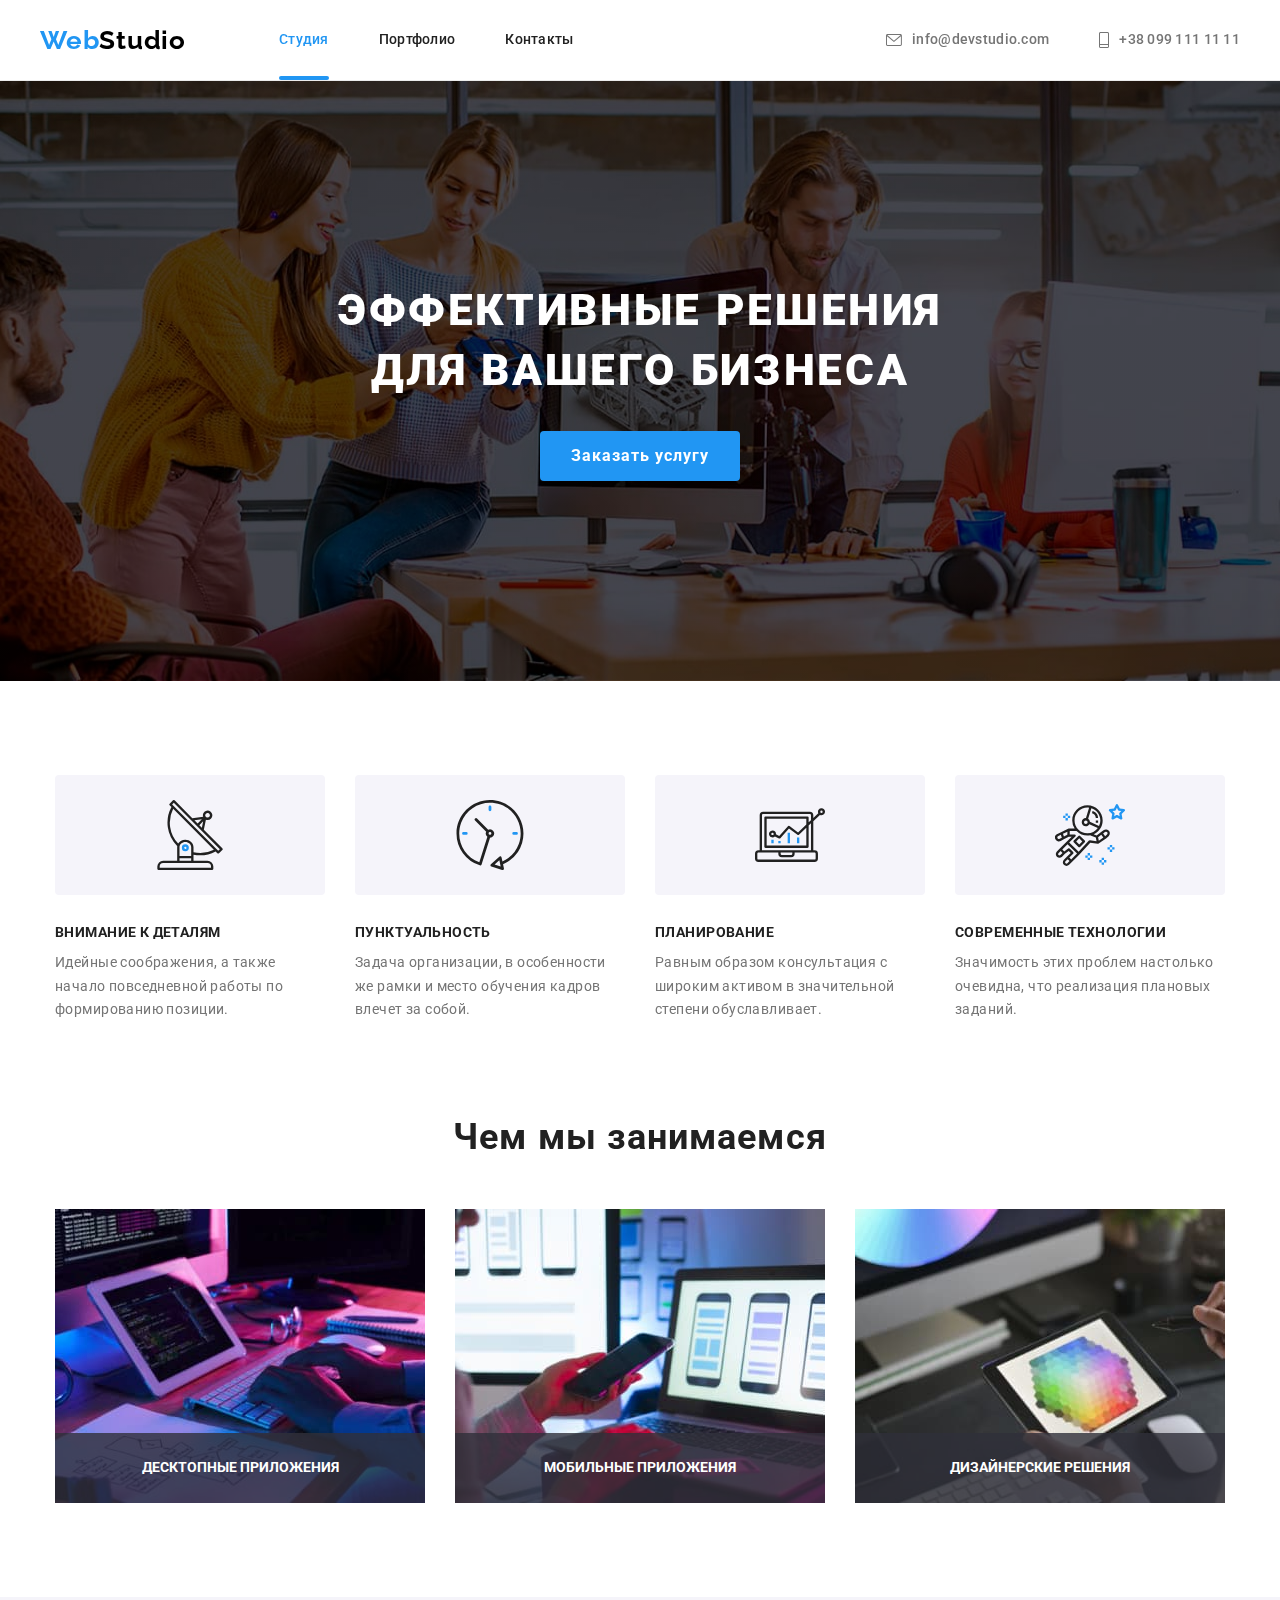
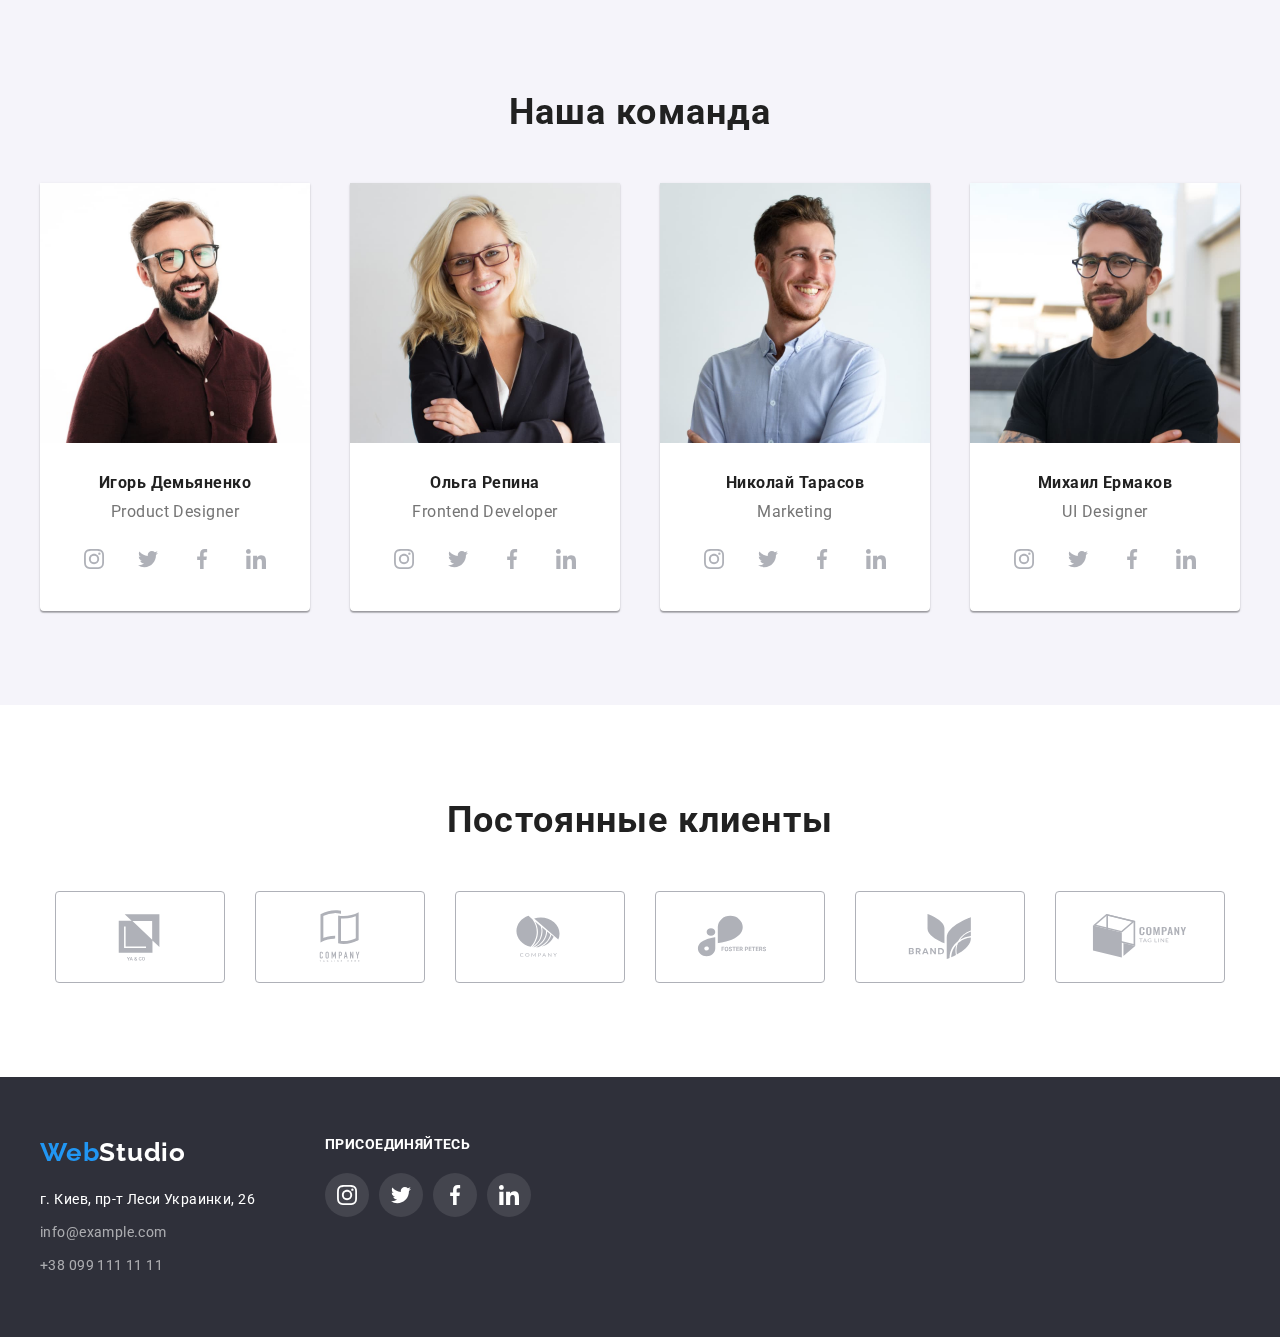
==== index.html @ 27724117 "copy hw5" ====
<!DOCTYPE html>
<html lang="ru">
  <head>
    <meta charset="UTF-8" />
    <meta http-equiv="X-UA-Compatible" content="IE=edge" />
    <meta name="viewport" content="width=device-width, initial-scale=1.0" />
    <title>Главная</title>
    <link
      href="https://fonts.googleapis.com/css2?family=Raleway:wght@700&family=Roboto:wght@400;500;700;900&display=swap"
      rel="stylesheet"
    />
    <!-- <link rel="stylesheet" href="node_modules/modern-normalize/modern-normalize.css"> -->
    <link rel="stylesheet" href="./css/normalize.css" />
    <link rel="stylesheet" href="./css/styles.css" />
  </head>
  <body class="page">
    <!-- Шапка -->
    <header class="navigation-bar">
      <div class="navigation-bar-wrapper container">
        <nav class="navigation">
          <a class="link" href="/"
            ><span class="logo"> Web<span class="lastpart-logo-header">Studio</span> </span></a
          >
          <ul class="navigation-pages list">
            <li>
              <a class="link active-page" href="./index.html">Студия</a>
            </li>
            <li>
              <a class="link navigation-page" href="./portfolio.html">
                <!-- <span class="ef1">1</span> -->
                Портфолио
                <!-- <span class="ef2"></span> -->
              </a>
            </li>
            <li>
              <a class="link navigation-page" href="./contacts.html">Контакты</a>
            </li>
          </ul>
        </nav>

        <ul class="navigation-contacts list">
          <li>
            <a class="link contacts" href="mailto:info@example.com">
              <svg class="icon icon-letter">
                <use xlink:href="./images/icons.svg#icon-letter"></use>
              </svg>
              info@devstudio.com
            </a>
          </li>
          <li>
            <a class="link contacts" href="tel:380961111111">
              <svg class="icon icon-phone">
                <use xlink:href="./images/icons.svg#icon-phone"></use>
              </svg>
              +38 099 111 11 11
            </a>
          </li>
        </ul>
      </div>
    </header>

    <main>
      <section class="page-main">
        <h1 class="page-main-title">Веб-студия по разработке сайтов</h1>

        <!-- Заказать услугу -->
        <!-- <div class="container"> -->
        <section class="order-section">
          <h2 class="order-title">Эффективные решения<br />для вашего бизнеса</h2>
          <button class="order-btn" type="button" data-modal-open>
            Заказать услугу <span></span><span></span><span></span><span></span>
          </button>
        </section>
        <!-- </div> -->
        <!-- Особенности -->
        <section class="quality-section section">
          <div class="container">
            <h2 class="quality-section-title">Особенности</h2>
            <ul class="quality-list list">
              <li class="quality-list-item">
                <div class="quality-list-icon-box">
                  <svg class="icon icon-antenna">
                    <use xlink:href="./images/icons.svg#icon-antenna"></use>
                  </svg>
                </div>
                <h3 class="quality-title">Внимание к деталям</h3>
                <p class="quality-content">
                  Идейные соображения, а также начало повседневной работы по формированию позиции.
                </p>
              </li>
              <li class="quality-list-item">
                <div class="quality-list-icon-box">
                  <svg class="icon icon-clock">
                    <use xlink:href="./images/icons.svg#icon-clock"></use>
                  </svg>
                </div>
                <h3 class="quality-title">Пунктуальность</h3>
                <p class="quality-content">
                  Задача организации, в особенности же рамки и место обучения кадров влечет за
                  собой.
                </p>
              </li>
              <li class="quality-list-item">
                <div class="quality-list-icon-box">
                  <svg class="icon icon-diagram">
                    <use xlink:href="./images/icons.svg#icon-diagram"></use>
                  </svg>
                </div>
                <h3 class="quality-title">Планирование</h3>
                <p class="quality-content">
                  Равным образом консультация с широким активом в значительной степени
                  обуславливает.
                </p>
              </li>
              <li class="quality-list-item">
                <div class="quality-list-icon-box">
                  <svg class="icon icon-astronaut">
                    <use xlink:href="./images/icons.svg#icon-astronaut"></use>
                  </svg>
                </div>
                <h3 class="quality-title">Современные технологии</h3>
                <p class="quality-content">
                  Значимость этих проблем настолько очевидна, что реализация плановых заданий.
                </p>
              </li>
            </ul>
          </div>
        </section>

        <!-- Чем мы занимаемся -->
        <section class="ourskills-section section">
          <div class="container">
            <h2 class="ourskills-title">Чем мы занимаемся</h2>
            <ul class="ourskills-list list">
              <li class="ourskills-list-item">
                <img
                  class="ourskills-list-item-pic"
                  src="./images/wedo1.jpg"
                  alt="Верстка"
                  width="370"
                />
                <p class="ourskills-list-item-text">Десктопные приложения</p>
              </li>
              <li class="ourskills-list-item">
                <img
                  class="ourskills-list-item-pic"
                  src="./images/wedo2.jpg"
                  alt="Дизайн"
                  width="370"
                />
                <p class="ourskills-list-item-text">Мобильные приложения</p>
              </li>
              <li class="ourskills-list-item">
                <img
                  class="ourskills-list-item-pic"
                  src="./images/wedo3.jpg"
                  alt="Стиль"
                  width="370"
                />
                <p class="ourskills-list-item-text">Дизайнерские решения</p>
              </li>
            </ul>
          </div>
        </section>

        <!-- Наша команда -->
        <section class="team-section section">
          <div class="container">
            <h2 class="team-title">Наша команда</h2>
            <ul class="team-list list">
              <li class="team-card">
                <img src="./images/team1.jpg" alt="Фотография сотрудника 1" width="270" />
                <div class="team-bottom-wrapper">
                  <h3 class="team-name">Игорь Демьяненко</h3>
                  <p class="team-content">Product Designer</p>

                  <ul class="team-icons-list list">
                    <li>
                      <a class="link" href="http://instagram.com/smorodsky">
                        <div class="team-icon-ellipse">
                          <svg class="icon icon-instagram">
                            <use xlink:href="./images/icons.svg#icon-instagram"></use>
                          </svg>
                        </div>
                      </a>
                    </li>
                    <li>
                      <a class="link" href="http://twitter.com/smorodskiy">
                        <div class="team-icon-ellipse">
                          <svg class="icon icon-twitter">
                            <use xlink:href="./images/icons.svg#icon-twitter"></use>
                          </svg>
                        </div>
                      </a>
                    </li>
                    <li>
                      <a class="link" href="http://facebook.com/smorodsky">
                        <div class="team-icon-ellipse">
                          <svg class="icon icon-facebook">
                            <use xlink:href="./images/icons.svg#icon-facebook"></use>
                          </svg>
                        </div>
                      </a>
                    </li>
                    <li>
                      <a class="link" href="http://linkedin.com/in/igor-smorodskiy">
                        <div class="team-icon-ellipse">
                          <svg class="icon icon-linkedin">
                            <use xlink:href="./images/icons.svg#icon-linkedin"></use>
                          </svg>
                        </div>
                      </a>
                    </li>
                  </ul>
                </div>
              </li>
              <li class="team-card">
                <img src="./images/team2.jpg" alt="Фотография сотрудника 2" width="270" />
                <div class="team-bottom-wrapper">
                  <h3 class="team-name">Ольга Репина</h3>
                  <p class="team-content">Frontend Developer</p>

                  <ul class="team-icons-list list">
                    <li>
                      <a class="link" href="http://instagram.com/smorodsky">
                        <div class="team-icon-ellipse">
                          <svg class="icon icon-instagram">
                            <use xlink:href="./images/icons.svg#icon-instagram"></use>
                          </svg>
                        </div>
                      </a>
                    </li>
                    <li>
                      <a class="link" href="http://twitter.com/smorodskiy">
                        <div class="team-icon-ellipse">
                          <svg class="icon icon-twitter">
                            <use xlink:href="./images/icons.svg#icon-twitter"></use>
                          </svg>
                        </div>
                      </a>
                    </li>
                    <li>
                      <a class="link" href="http://facebook.com/smorodsky">
                        <div class="team-icon-ellipse">
                          <svg class="icon icon-facebook">
                            <use xlink:href="./images/icons.svg#icon-facebook"></use>
                          </svg>
                        </div>
                      </a>
                    </li>
                    <li>
                      <a class="link" href="http://linkedin.com/in/igor-smorodskiy">
                        <div class="team-icon-ellipse">
                          <svg class="icon icon-linkedin">
                            <use xlink:href="./images/icons.svg#icon-linkedin"></use>
                          </svg>
                        </div>
                      </a>
                    </li>
                  </ul>
                </div>
              </li>
              <li class="team-card">
                <img src="./images/team3.jpg" alt="Фотография сотрудника 3" width="270" />
                <div class="team-bottom-wrapper">
                  <h3 class="team-name">Николай Тарасов</h3>
                  <p class="team-content">Marketing</p>

                  <ul class="team-icons-list list">
                    <li>
                      <a class="link" href="http://instagram.com/smorodsky">
                        <div class="team-icon-ellipse">
                          <svg class="icon icon-instagram">
                            <use xlink:href="./images/icons.svg#icon-instagram"></use>
                          </svg>
                        </div>
                      </a>
                    </li>
                    <li>
                      <a class="link" href="http://twitter.com/smorodskiy">
                        <div class="team-icon-ellipse">
                          <svg class="icon icon-twitter">
                            <use xlink:href="./images/icons.svg#icon-twitter"></use>
                          </svg>
                        </div>
                      </a>
                    </li>
                    <li>
                      <a class="link" href="http://facebook.com/smorodsky">
                        <div class="team-icon-ellipse">
                          <svg class="icon icon-facebook">
                            <use xlink:href="./images/icons.svg#icon-facebook"></use>
                          </svg>
                        </div>
                      </a>
                    </li>
                    <li>
                      <a class="link" href="http://linkedin.com/in/igor-smorodskiy">
                        <div class="team-icon-ellipse">
                          <svg class="icon icon-linkedin">
                            <use xlink:href="./images/icons.svg#icon-linkedin"></use>
                          </svg>
                        </div>
                      </a>
                    </li>
                  </ul>
                </div>
              </li>
              <li class="team-card">
                <img src="./images/team4.jpg" alt="Фотография сотрудника 4" width="270" />
                <div class="team-bottom-wrapper">
                  <h3 class="team-name">Михаил Ермаков</h3>
                  <p class="team-content">UI Designer</p>

                  <ul class="team-icons-list list">
                    <li>
                      <a class="link" href="http://instagram.com/smorodsky">
                        <div class="team-icon-ellipse">
                          <svg class="icon icon-instagram">
                            <use xlink:href="./images/icons.svg#icon-instagram"></use>
                          </svg>
                        </div>
                      </a>
                    </li>
                    <li>
                      <a class="link" href="http://twitter.com/smorodskiy">
                        <div class="team-icon-ellipse">
                          <svg class="icon icon-twitter">
                            <use xlink:href="./images/icons.svg#icon-twitter"></use>
                          </svg>
                        </div>
                      </a>
                    </li>
                    <li>
                      <a class="link" href="http://facebook.com/smorodsky">
                        <div class="team-icon-ellipse">
                          <svg class="icon icon-facebook">
                            <use xlink:href="./images/icons.svg#icon-facebook"></use>
                          </svg>
                        </div>
                      </a>
                    </li>
                    <li>
                      <a class="link" href="http://linkedin.com/in/igor-smorodskiy">
                        <div class="team-icon-ellipse">
                          <svg class="icon icon-linkedin">
                            <use xlink:href="./images/icons.svg#icon-linkedin"></use>
                          </svg>
                        </div>
                      </a>
                    </li>
                  </ul>
                </div>
              </li>
            </ul>
          </div>
        </section>

        <!-- Постоянные клиенты -->
        <section class="best-clients-section section">
          <div class="container">
            <h2 class="best-clients-title">Постоянные клиенты</h2>
            <ul class="best-clients-list list">
              <li class="best-clients-list-border">
                <a href="#" class="link clients-icon-link">
                  <svg class="icon icon-logo1">
                    <use xlink:href="./images/icons.svg#icon-logo1"></use>
                  </svg>
                </a>
              </li>
              <li class="best-clients-list-border">
                <a href="#" class="link clients-icon-link">
                  <svg class="icon icon-logo2">
                    <use xlink:href="./images/icons.svg#icon-logo2"></use>
                  </svg>
                </a>
              </li>
              <li class="best-clients-list-border">
                <a href="#" class="link clients-icon-link">
                  <svg class="icon icon-logo3">
                    <use xlink:href="./images/icons.svg#icon-logo3"></use>
                  </svg>
                </a>
              </li>
              <li class="best-clients-list-border">
                <a href="#" class="link clients-icon-link">
                  <svg class="icon icon-logo4">
                    <use xlink:href="./images/icons.svg#icon-logo4"></use>
                  </svg>
                </a>
              </li>
              <li class="best-clients-list-border">
                <a href="#" class="link clients-icon-link">
                  <svg class="icon icon-logo5">
                    <use xlink:href="./images/icons.svg#icon-logo5"></use>
                  </svg>
                </a>
              </li>
              <li class="best-clients-list-border">
                <a href="#" class="link clients-icon-link">
                  <svg class="icon icon-logo6">
                    <use xlink:href="./images/icons.svg#icon-logo6"></use>
                  </svg>
                </a>
              </li>
            </ul>
          </div>
        </section>
      </section>
    </main>

    <!-- Подвал -->
    <footer class="page-footer">
      <div class="container footer-container">
        <div class="address-box">
          <a class="link" href="/"
            ><span class="logo"> Web<span class="lastpart-logo-footer">Studio</span> </span></a
          >
          <!-- Блок с адресом -->
          <address>
            <ul class="address-list list">
              <li class="address-list-item">
                <a
                  class="link address-text-footer"
                  href="https://www.google.com.ua/maps/@50.4863234,30.4790756,13z?hl=ru"
                  >г. Киев, пр-т Леси Украинки, 26</a
                >
              </li>
              <li class="address-list-item">
                <a class="link contacts-text-footer" href="mailto:info@example.com"
                  >info@example.com</a
                >
              </li>
              <li class="address-list-item">
                <a class="link contacts-text-footer" href="tel:380991111111">+38 099 111 11 11</a>
              </li>
            </ul>
          </address>
        </div>
        <div class="social-box">
          <h2 class="social-box-title">присоединяйтесь</h2>
          <div class="social-icons-box">
            <ul class="social-icons-list list">
              <li>
                <a class="link social-icon-ellipse" href="http://instagram.com/smorodsky">
                  <svg class="icon icon-instagram">
                    <use xlink:href="./images/icons.svg#icon-instagram"></use>
                  </svg>
                </a>
              </li>
              <li>
                <a class="link social-icon-ellipse" href="http://twitter.com/smorodskiy">
                  <svg class="icon icon-twitter">
                    <use xlink:href="./images/icons.svg#icon-twitter"></use>
                  </svg>
                </a>
              </li>
              <li>
                <a class="link social-icon-ellipse" href="http://facebook.com/smorodsky">
                  <svg class="icon icon-facebook">
                    <use xlink:href="./images/icons.svg#icon-facebook"></use>
                  </svg>
                </a>
              </li>
              <li>
                <a class="link social-icon-ellipse" href="http://linkedin.com/in/igor-smorodskiy">
                  <svg class="icon icon-linkedin">
                    <use xlink:href="./images/icons.svg#icon-linkedin"></use>
                  </svg>
                </a>
              </li>
            </ul>
          </div>
        </div>
      </div>
    </footer>

    <div class="modal is-hidden" data-modal>
      <div class="modal-order">
        <svg class="icon icon-close" data-modal-close>
          <use xlink:href="./images/icons.svg#icon-close"></use>
        </svg>
      </div>
    </div>

    <script src="./js/modal.js"></script>
  </body>
</html>
---- css/styles.css ----
/* Фоновые цвет */
/* background: #FFFFFF; фон страницы */
/* background: #2F303A; вторичный фон - Секция Заказ услуг  и Футер*/
/* color: #F5F4FA; цвет фона секции Наша команда */

/* color: #757575; основной цвет текста */
/* color: #212121; вторичный цвет текста */
/* color: #2196f3; цвет ссылок ховер */

:root {
  --primary-text-color: #757575;
  --title-text-color: #212121;
  --accent-color: #2196f3;

  --background-color-primary: #2f303a;
  --background-color-secondary: #f5f4fa;
  --default-font-size: 14px;
  --background-color-page: #fff;

  --lastpart-logo-header-color: #000;
  --navigation-bar-border-color: #ececec;

  --order-title-text-color: #fff;
  --order-btn-text-color: #fff;
  --order-btn-background-color: #2196f3;
  --order-btn-background-color-hover: #2196f3c8;

  --team-card-background-color: #fff;
  --address-text-color-footer: #fff;

  --template-item-background-color: #fff;
  --template-item-border-color: #eee;

  --filter-btn-background-color: #fff;

  --lastpart-logo-text-color-footer: #fff;
  --link-footer-color: rgba(255, 255, 255, 0.6);

  --svg-icons-background: #afb1b8;

  --template-item-desc-text-color: rgba(33, 150, 243, 0.9);

  /* animation vars */
  --duration: 0.25s;
  --function: cubic-bezier(0.4, 0, 0.2, 1);
}

/*    ------  Глобальные стили ------       */

/* Убрать подчеркивание на всех ссылках */
.link {
  text-decoration: none;
  display: inline-block;
}

/* Глобальные атрибуты для списков */
.list {
  list-style: none;
  padding: 0;
}

/* Общий стиль для странцы */
.page {
  font-family: Roboto, "Lucida Sans", "Lucida Sans Regular", "Lucida Grande", "Lucida Sans Unicode",
    Geneva, Verdana, sans-serif;
  font-size: var(--default-font-size);
  background: var(--background-color-page);
  color: var(--primary-text-color);
}

.container {
  margin-left: auto;
  margin-right: auto;
  margin-top: 0;
  margin-bottom: 0;
  max-width: 1200px;
  width: 100%;
}

.section {
  padding-top: 94px;
  padding-bottom: 94px;
}

/* * {
  box-sizing: border-box;
} */

/*  -------------- Хэдер ----------------          */

/* Логотип */
.logo {
  padding-top: 25px;
  padding-bottom: 25px;

  font-family: "Raleway";
  font-weight: 700;
  font-size: 26px;
  line-height: 1.19;
  letter-spacing: 0.03em;

  color: var(--accent-color);
}

.lastpart-logo-header {
  color: var(--lastpart-logo-header-color);
}

.navigation-bar {
  display: flex;
  border-bottom: var(--navigation-bar-border-color);
  border-bottom-style: solid;
  border-bottom-width: 1px;
}

.navigation-bar-wrapper {
  display: flex;
  justify-content: space-between;
}

.navigation {
  display: flex;
  align-items: center;
}

.navigation-pages {
  display: flex;
  margin-left: 93px;

  /* dub */
  font-weight: 500;
  line-height: 1.14;
  letter-spacing: 0.02em;

  color: var(--title-text-color);
}

.navigation-pages > li {
  margin-right: 50px;
}

.navigation-contacts a,
.navigation-pages a {
  padding-top: 32px;
  padding-bottom: 32px;
}

.navigation-pages > li:last-child {
  margin-right: 0px;
}
.navigation-page {
  color: var(--title-text-color);
}
.contacts {
  display: flex;
  align-items: center;

  color: var(--primary-text-color);
}

.active-page {
  color: var(--accent-color);
}

.active-page::after {
  position: absolute;

  left: 0;
  bottom: 0;

  width: 100%;
  height: 4px;

  border-radius: 2px;

  background-color: var(--accent-color);

  content: "";
}

.navigation-contacts {
  display: flex;

  /* dub */
  font-weight: 500;
  line-height: 1.14;
  letter-spacing: 0.02em;
}

.icon-letter {
  width: 16px;
  height: 12px;
  fill: var(--primary-text-color);
}

.icon-phone {
  width: 10px;
  height: 16px;
  fill: var(--primary-text-color);
}

.navigation-contacts .icon {
  margin-right: 10px;
}

.navigation-contacts > li {
  display: flex;
  align-items: center;
  margin-left: 50px;
  /* background-color: black; */
}

/* ----------------Ховер в навигации-------------- */

.navigation-pages a {
  position: relative;
  display: inline-block;
}

.navigation-page::before,
.navigation-page::after {
  position: absolute;

  left: 50%;
  width: 0;
  border-radius: 2px;
  /* background: none repeat scroll 0 0 transparent; */

  /* -webkit-background-clip: text;
  background-clip: text; */
  background-color: var(--accent-color);
  color: transparent;

  transition: width var(--duration) var(--function) 0s, left var(--duration) var(--function) 0s;
  content: "";
}

.navigation-page::after {
  bottom: 0;
  height: 4px;
}

.navigation-page::before {
  top: 35%;
  height: 25px;
  mix-blend-mode: screen;
}

.navigation-page:hover::after,
.navigation-page:hover::before {
  left: 0;
  width: 100%;
}

/* ----------------Ховер в навигации-------------- */

.contacts {
  transition: color var(--duration) var(--function);
}

.contacts:hover,
.contacts:focus {
  color: var(--accent-color);
}

.contacts:hover .icon,
.contacts:focus .icon {
  fill: var(--accent-color);

  transition: fill var(--duration) var(--function);
  -webkit-animation: flip-scale-up-ver var(--duration) var(--function) both;
  animation: flip-scale-up-ver var(--duration) var(--function) both;
}

@-webkit-keyframes flip-scale-up-ver {
  0% {
    -webkit-transform: rotateY(0);
    transform: rotateY(0);
  }
  50% {
    -webkit-transform: rotateY(90deg);
    transform: rotateY(90deg);
  }
  100% {
    -webkit-transform: rotateY(180deg);
    transform: rotateY(180deg);
  }
}
@keyframes flip-scale-up-ver {
  0% {
    -webkit-transform: rotateY(0);
    transform: rotateY(0);
  }
  50% {
    -webkit-transform: rotateY(90deg);
    transform: rotateY(90deg);
  }
  100% {
    -webkit-transform: rotateY(180deg);
    transform: rotateY(180deg);
  }
}

/* ------------- Конец Хэдера ---------------*/

/* Заказ услуг */

.page-portfolio-title,
.quality-section-title,
.page-main-title {
  display: none;
}

.order-section {
  max-width: 1600px;
  margin-right: auto;
  margin-left: auto;
  padding-top: 200px;
  padding-bottom: 200px;

  background-repeat: no-repeat;
  background-position: center;
  background-size: cover;
  background-color: var(--background-color-primary);
  background-image: linear-gradient(rgba(0, 0, 0, 0.5), rgba(0, 0, 0, 0.5)),
    url(../images/bg_hero.jpg);
}

.order-title {
  font-weight: 900;
  font-size: 44px;
  line-height: 1.36;
  text-align: center;
  letter-spacing: 0.06em;
  text-transform: uppercase;

  color: var(--order-title-text-color);
}

.order-btn {
  position: relative;

  display: block;
  align-items: center;
  height: 50px;
  width: 200px;
  margin: 30px auto 0;

  font-weight: 700;
  font-size: 16px;
  line-height: 1.87;
  letter-spacing: 0.06em;

  background: var(--order-btn-background-color);
  box-shadow: 0px 4px 4px rgba(0, 0, 0, 0.15);
  border-radius: 4px;
  border: 0;

  color: var(--order-btn-text-color);
  cursor: pointer;

  overflow: hidden;
  z-index: 1;
}

.order-section span {
  position: absolute;
  left: calc((var(--n) - 1) * 25%);

  width: 25%;
  height: 100%;
  border-radius: 50%;

  background-color: #0372f1;

  transform: translateY(100%);
  transition: var(--duration);
  transition-timing-function: var(--function);
  transition-delay: calc((var(--n) - 1) * 0.05s);
  z-index: -1;
}

.order-section .order-btn:hover {
  color: #fff;
}

.order-section .order-btn:hover span {
  transform: translateY(0) scale(2);
}

.order-section .order-btn span:nth-child(1) {
  --n: 1;
}

.order-section .order-btn span:nth-child(2) {
  --n: 2;
}

.order-section .order-btn span:nth-child(3) {
  --n: 3;
}

.order-section .order-btn span:nth-child(4) {
  --n: 4;
}

/* -- Особенности -- */
.quality-list {
  display: flex;
  justify-content: center;
}

.quality-list-item:first-child {
  margin-left: 0;
}

.quality-list-item {
  margin-left: 30px;
  width: 270px;
}

.quality-title {
  padding-bottom: 10px;

  font-weight: 700;
  font-size: 14px;
  line-height: 1.14;
  letter-spacing: 0.03em;
  text-transform: uppercase;

  color: var(--title-text-color);
}

.quality-list-icon-box {
  height: 120px;

  display: flex;
  box-sizing: border-box;
  justify-content: center;
  align-items: center;

  margin-bottom: 30px;

  background: #f5f4fa;
  border-radius: 4px;
}

.quality-list .icon {
  width: 70px;
  height: 70px;
}

.quality-content {
  font-size: 14px;
  line-height: 1.71;
  /* or 171% */
  letter-spacing: 0.03em;
}

/*  */

.ourskills-section {
  padding-top: 0;
}

.ourskills-title,
.team-title {
  font-weight: 700;
  font-size: 36px;
  line-height: 1.17;
  text-align: center;
  letter-spacing: 0.03em;

  color: var(--title-text-color);
}

.ourskills-title {
  padding-bottom: 50px;
}

.ourskills-list {
  display: flex;
  justify-content: center;
  /* justify-content: space-between; */
}

.ourskills-list-item {
  position: relative;
  margin-right: 30px;
}

.ourskills-list-item:last-child {
  margin-right: 0;
}

.ourskills-list-item-pic {
  position: relative;
  display: block;
}

.ourskills-list-item-text {
  height: 70px;
  width: 100%;

  position: absolute;
  bottom: 0;

  display: flex;
  justify-content: center;
  align-items: center;

  font-weight: 700;
  font-size: 14px;
  line-height: 1.14;
  text-transform: uppercase;
  color: var(--order-title-text-color);

  background: rgba(47, 48, 58, 0.8);
}

/* ---- Наша команда ------ */
.team-card {
  background: var(--team-card-background-color);
  box-shadow: 0px 1px 3px rgba(0, 0, 0, 0.12), 0px 1px 1px rgba(0, 0, 0, 0.14),
    0px 2px 1px rgba(0, 0, 0, 0.2);
  border-radius: 0px 0px 4px 4px;
}

.team-title {
  margin-bottom: 50px;
  color: var(--title-text-color);
}

.team-section {
  background-color: var(--background-color-secondary);
}

.team-list {
  display: flex;
  justify-content: space-between;

  font-weight: 500;
  font-size: 16px;
  line-height: 1.187;
  text-align: center;
  letter-spacing: 0.03em;
}

.team-list img {
  display: block;
  box-sizing: border-box;
  max-width: 100%;
}

.team-name {
  margin-bottom: 10px;
  font-size: 16px;
  color: var(--title-text-color);
}

.social-icons-list,
.team-icons-list {
  display: flex;
  justify-content: center;
}

.social-icons-list .icon,
.team-icons-list .icon {
  width: 20px;
  height: 20px;
}

.team-icons-list li:first-child {
  margin-left: 0;
}

.team-icons-list li {
  margin-left: 10px;
}

.social-icon-ellipse,
.team-icon-ellipse {
  width: 44px;
  height: 44px;

  display: flex;
  justify-content: center;
  align-items: center;

  border-radius: 50%;
}

.team-icon-ellipse {
  background-color: #fff;
  transition: background-color, var(--duration) var(--function);
}

.social-icon-ellipse:hover,
.team-icon-ellipse:hover {
  background-color: var(--accent-color);
}

.social-icon-ellipse:hover .icon,
.team-icon-ellipse:hover .icon {
  fill: #fff;
}

.team-list .icon {
  fill: var(--svg-icons-background);
  transition: fill, var(--duration) var(--function);
}

.team-content {
  margin-bottom: 16px;
  font-weight: 400;
}

.team-bottom-wrapper {
  padding: 30px;
}

/* <!---------- Постоянные клиенты --------> */

.best-clients-title {
  margin-bottom: 50px;

  font-weight: 700;
  font-size: 36px;
  line-height: 1.17;
  text-align: center;
  letter-spacing: 0.03em;

  color: var(--title-text-color);
}

.best-clients-list {
  display: flex;
  justify-content: center;
}

.best-clients-list .icon {
  width: 106px;
  height: 60px;
  fill: #afb1b8;
  -webkit-transition: fill var(--duration) var(--function);  
  transition: fill var(--duration) var(--function);

}

.best-clients-list-border:first-child {
  margin-left: 0;
}

.best-clients-list-border {
  width: 170px;
  height: 92px;
  margin-left: 30px;

  display: flex;
  align-items: center;
  justify-content: center;
  box-sizing: border-box;

  border: 1px solid #afb1b8;
  border-radius: 4px;

  cursor: pointer;
}

.best-clients-list-border:focus .icon,
.best-clients-list-border:hover .icon {
  fill: var(--accent-color);
}

.clients-icon-link {
  width: 100%;
  height: 100%;
  display: flex;
  align-items: center;
  /* display: inline-block; */
  position: relative;
  justify-content: center;
}

/*-------  effect-box --------- */

.clients-icon-link:after,
.clients-icon-link:before {
  content: "";
  position: absolute;
  left: -2px;
  display: inline-block;
  height: 98%;
  width: 99%;
  opacity: 0;
  -webkit-transition: opacity var(--duration) var(--function),
    -webkit-transform var(--duration) var(--function);
  transition: opacity var(--duration) var(--function), transform var(--duration) var(--function);
}

.clients-icon-link:before {
  border-radius: 7px;
  border-left: 3px solid var(--accent-color);
  border-right: 3px solid var(--accent-color);
  -webkit-transform: scale(1, 0);
  transform: scale(1, 0);
  height: 102%;
}

.clients-icon-link:after {
  border-radius: 7px;
  border-bottom: 3px solid var(--accent-color);
  border-top: 3px solid var(--accent-color);
  -webkit-transform: scale(0, 1);
  transform: scale(0, 1);
  left: -2px;
  width: 101%;
}

.clients-icon-link:hover:after,
.clients-icon-link:hover:before {
  opacity: 1;
  -webkit-transform: scale(1);
  transform: scale(1);
}

/*  ----------  Футер  --------------  */

.page-footer {
  padding-top: 60px;
  padding-bottom: 60px;

  background-color: var(--background-color-primary);
}

.footer-container {
  display: flex;
}

.address-text-footer,
.address-list {
  font-style: normal;
  line-height: 1.71;
  letter-spacing: 0.03em;
}

.address-list-item:first-child {
  padding-top: 20px;
}

.address-list-item {
  padding-top: 9px;
}

.address-text-footer {
  color: var(--address-text-color-footer);
}
.contacts-text-footer {
  color: var(--link-footer-color);
}
.lastpart-logo-footer {
  color: var(--lastpart-logo-text-color-footer);
}

.address-text-footer,
.contacts-text-footer {
  transition: color var(--duration) var(--function);
}

.address-text-footer:focus,
.contacts-text-footer:focus,
.address-text-footer:hover,
.contacts-text-footer:hover {
  color: var(--accent-color);
}

.social-box {
  margin-left: 70px;
}

.social-box-title {
  font-family: "Roboto";
  font-style: normal;
  font-weight: 700;
  font-size: 14px;
  line-height: 1.14;
  letter-spacing: 0.03em;
  text-transform: uppercase;

  color: var(--order-title-text-color);
}

.social-icons-list li:first-child {
  margin-left: 0;
}

.social-icons-list li {
  margin-left: 10px;
}

.social-icons-box {
  margin-top: 20px;
}

.social-icon-ellipse {
  background-color: rgba(255, 255, 255, 0.1);
  transition: background-color var(--duration) var(--function);
}

.social-icon-ellipse .icon {
  fill: var(--background-color-page);
}

/* ----------------------PORTFOLIO------------------------ */

/* Фильтр */

.filter-section {
  margin-bottom: 50px;
}

.filter-title {
  display: none;
}

.filter-list {
  display: flex;
  justify-content: center;
  flex-wrap: wrap;
}

.filter-item {
  margin-left: 8px;
}

.filter-item:first-child {
  margin-left: 0;
}

.filter-btn {
  position: relative;
  height: 38px;

  border-radius: 4px;
  border: none;
  padding-left: 22px;
  padding-right: 22px;

  font-weight: 500;
  font-size: 16px;
  line-height: 1.63;
  letter-spacing: 0.03em;

  /* background-color: var(--background-color-secondary); */

  background-color: transparent;
  cursor: pointer;

  overflow: hidden;
  transition: background-color var(--duration) var(--function),
    color var(--duration) var(--function), box-shadow var(--duration) var(--function);
}

.filter-btn::before,
.filter-btn::after {
  content: '';
  position: absolute;
  left: 0;
  top: 0;
  right: 0;
  bottom: 0;
  height: 100%;
  background-color: var(--accent-color);
  z-index: -1;
  transform: translate3D(0,-100%,0); /* move elements above button so they don't appear initially */
  transition: transform 0.25s var(--function);
}

.filter-btn:before{
  background: var(--background-color-secondary); /* button default background color */
  z-index: -2;
  transform: translate3D(0,0,0);
}

.filter-btn:hover{
	color: var(--filter-btn-background-color);
  box-shadow: 0px 3px 1px rgba(0, 0, 0, 0.1), 0px 1px 2px rgba(0, 0, 0, 0.08),
  0px 2px 2px rgba(0, 0, 0, 0.12);
}

/* .filter-btn:hover:after{
  transform: translate3D(0,0,0);
  transition: all .5s;
} */

.angleinleft::after{
  width: 200%;
  transform-origin: 0 bottom;
  transform: translate3D(-50%,0,0) rotate(-50deg);
}

.angleinleft:hover::after{
  transform: rotate(0deg);
  transition: transform 0.25s;
}

/* #### Bounce classes #### */
.bouncein:hover::before,
.bouncein:hover::after{
  transition-timing-function: var(--function) !important;
}

.active-filter {
  color: var(--filter-btn-background-color);
  background-color: var(--accent-color);
  box-shadow: 0px 3px 1px rgba(0, 0, 0, 0.1), 0px 1px 2px rgba(0, 0, 0, 0.08),
    0px 2px 2px rgba(0, 0, 0, 0.12);
}

/* --- Шаблоны --- */

.template-item-link {
  /* position: relative; */
  line-height: 0;
  color: inherit;
  cursor: pointer;
  transition: box-shadow var(--duration) var(--function);
}

.template-item-link:hover {
  box-shadow: 0px 1px 1px rgba(0, 0, 0, 0.12), 0px 4px 4px rgba(0, 0, 0, 0.06),
    1px 4px 6px rgba(0, 0, 0, 0.16);
}

.template-head {
  margin: -15px;

  display: flex;
  flex-wrap: wrap;
  justify-content: center;
}

.template-item {
  margin: 15px;
  /* margin-bottom: 45px; */
  max-width: 370px;

  box-sizing: border-box;

  background: var(--template-item-background-color);
  /* margin-left: 30px; */
}

.template-top-wrapper {
  position: relative;
  overflow: hidden;
}

.template-item-link:hover .template-item-desc {
  top: 0;
  display: block;
}

.template-item-desc {
  position: absolute;
  top: 100%;
  bottom: 0;

  padding: 63px 24px;

  font-size: 18px;
  line-height: 1.56;
  letter-spacing: 0.03em;

  background-color: var(--template-item-desc-text-color);
  color: var(--order-title-text-color);

  transition: top var(--duration) var(--function);
}

.template-item > img {
  display: block;
  max-width: 100%;

  box-sizing: border-box;
}

.template-title {
  font-weight: 700;
  font-size: 18px;
  letter-spacing: 0.06em;

  color: var(--title-text-color);
}

.template-content {
  font-size: 16px;
  letter-spacing: 0.03em;
}

.template-title,
.template-content {
  line-height: 2;
}

.template-bottom-wrapper {
  padding: 20px 24px;

  border: 1px solid var(--template-item-border-color);
}

/* Модальное окно Заказать услугу */
.modal {
  position: fixed;
  top: 0;
  left: 0;
  bottom: 0;
  right: 0;
  background: rgba(0, 0, 0, 0.2);
  /* display: none; */
  /* opacity: 1; */
  z-index: 100;

  transition: opacity 0.25s, visibility 0.25s;
}

.modal-order {
  position: relative;
  top: 50%;
  left: 50%;
  width: 528px;
  height: 581px;
  transform: translate(-50%, -50%);

  background-color: #fff;
}

.icon-close {
  position: absolute;
  right: 0;
  
  width: 30px;
  height: 30px;

  border: 1px solid rgba(0, 0, 0, 0.1);
  border-radius: 50%;

  background: #fff;

  cursor: pointer;
}

.is-hidden {
  opacity: 0;
  pointer-events: all;
  visibility: hidden; 
}
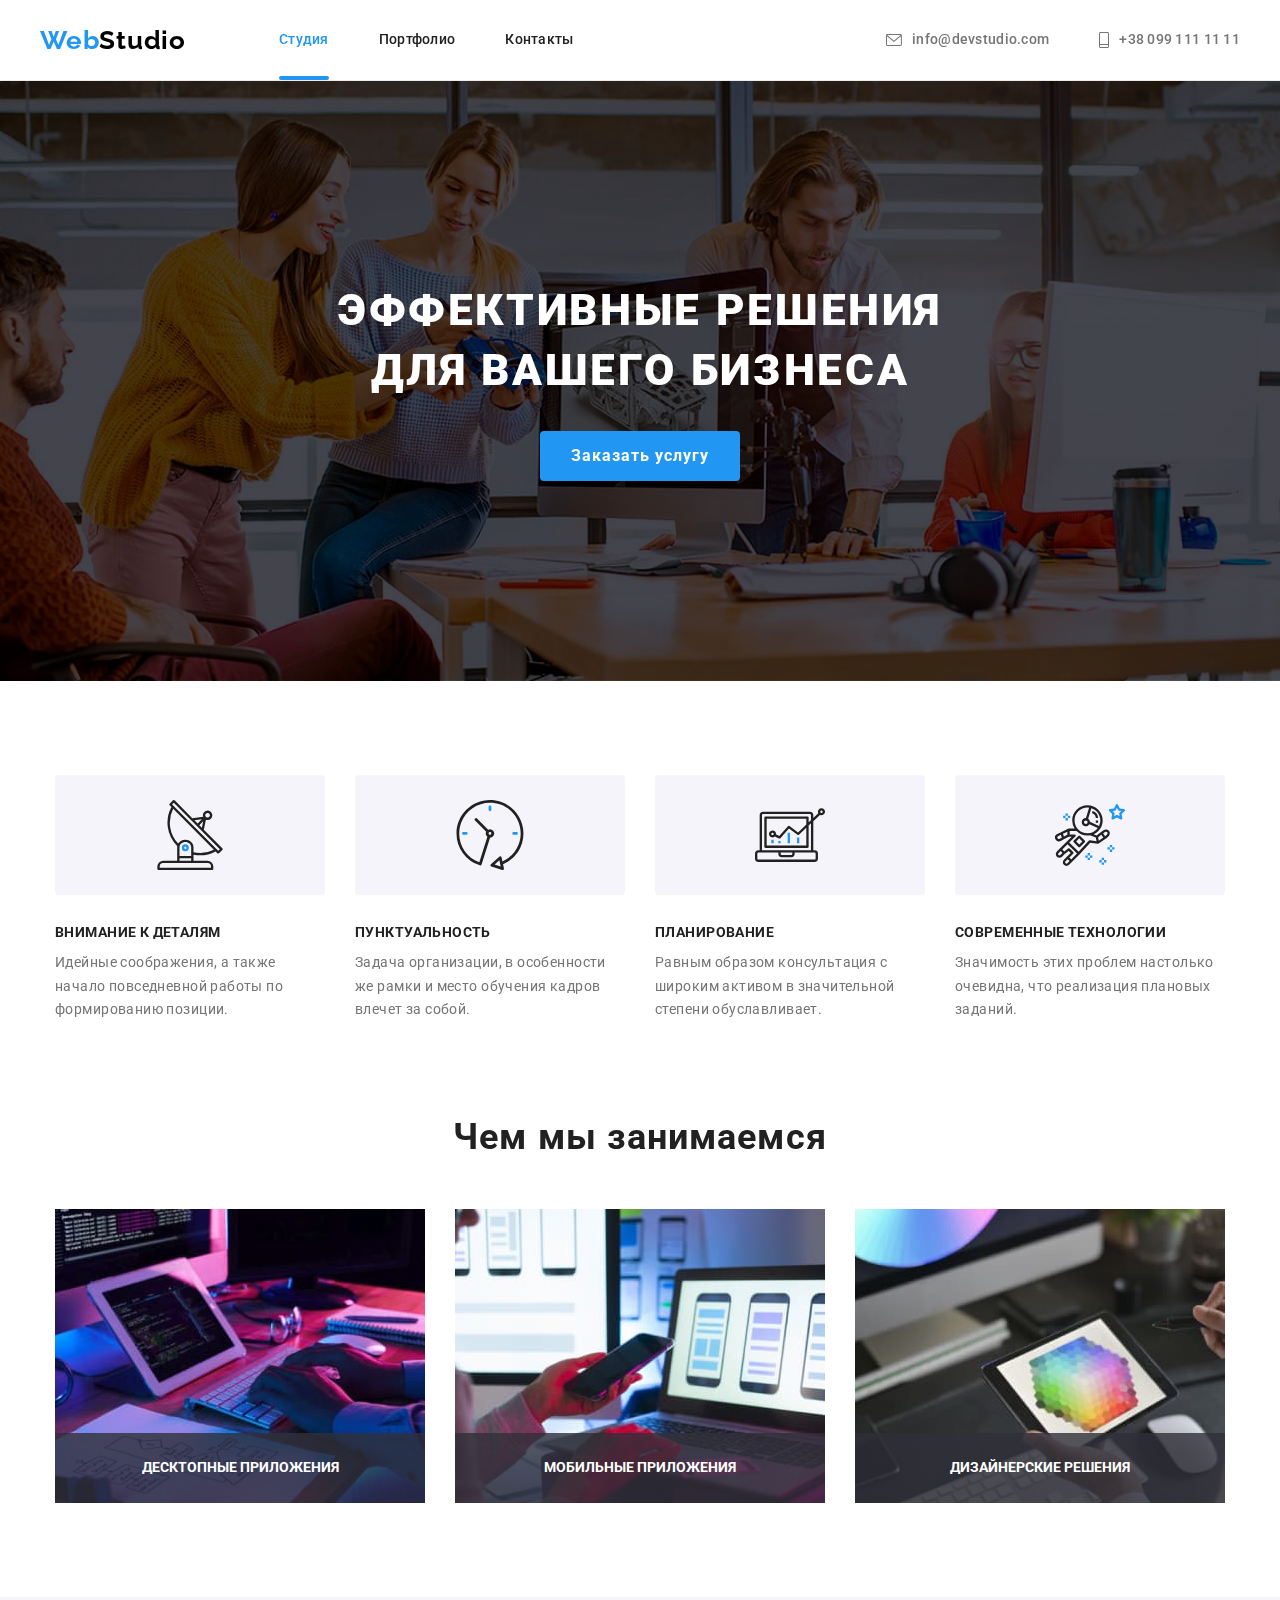
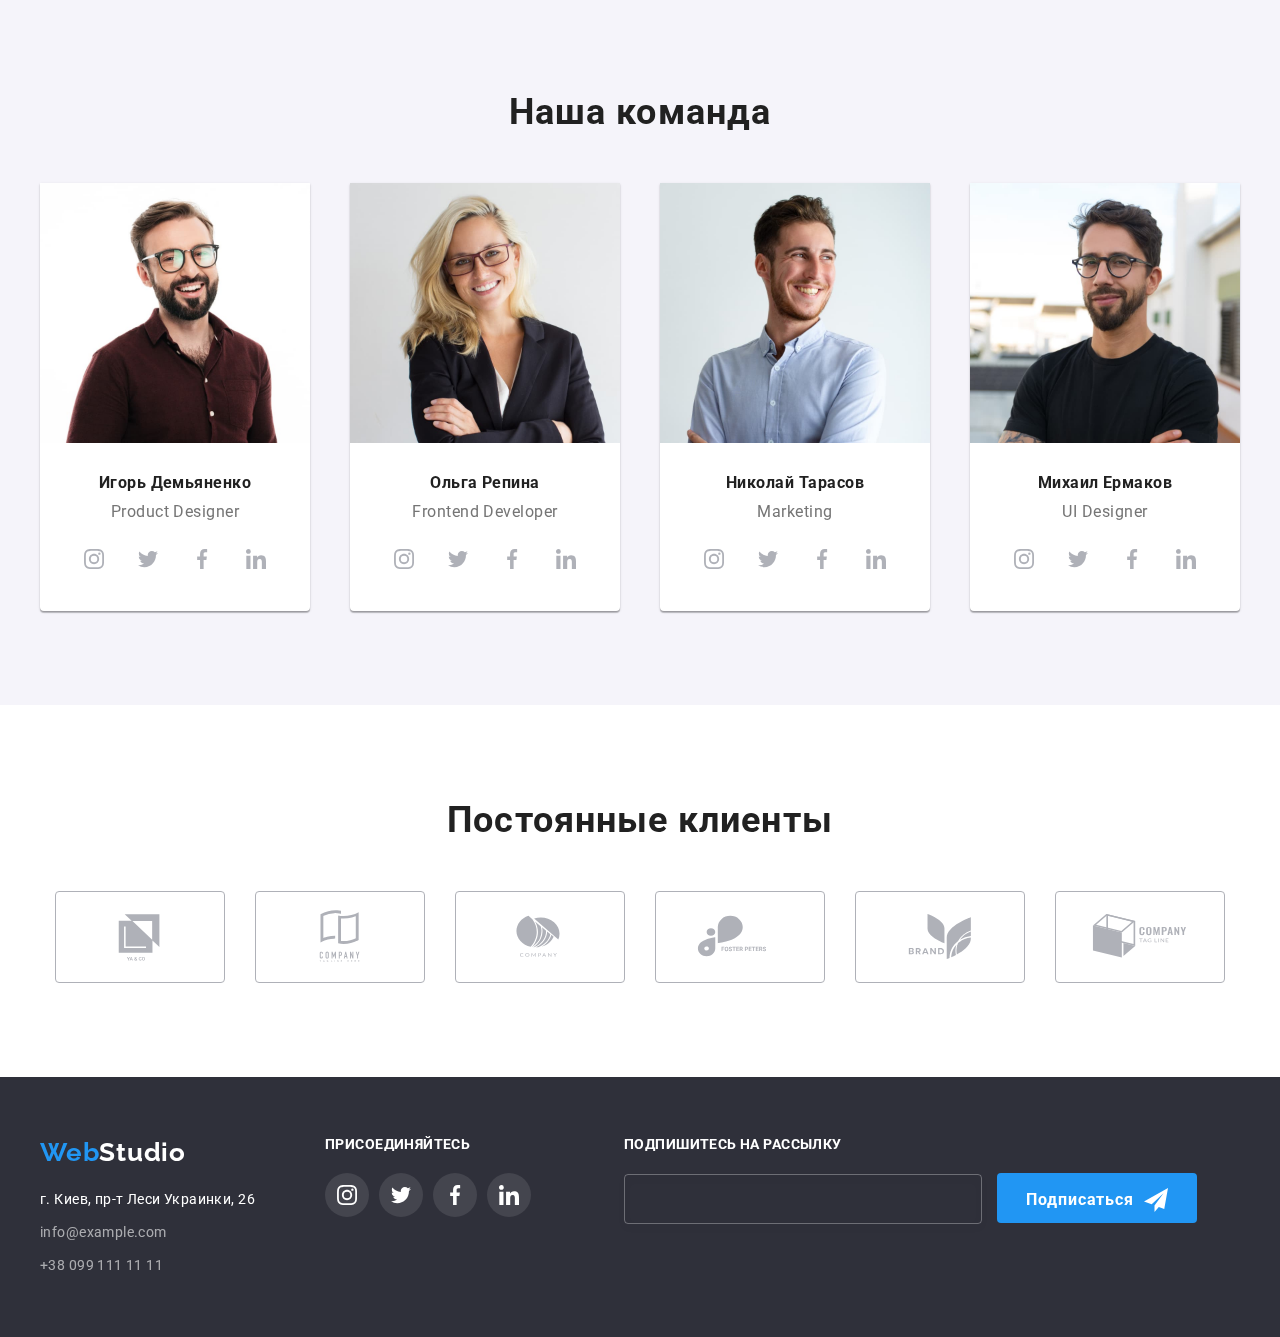
==== commit 53611553: "finish" ====
--- a/index.html
+++ b/index.html
@@ -67,7 +67,7 @@
         <!-- <div class="container"> -->
         <section class="order-section">
           <h2 class="order-title">Эффективные решения<br />для вашего бизнеса</h2>
-          <button class="order-btn" type="button" data-modal-open>
+          <button class="order-btn btn" type="button" data-modal-open>
             Заказать услугу <span></span><span></span><span></span><span></span>
           </button>
         </section>
@@ -472,14 +472,84 @@
             </ul>
           </div>
         </div>
+        <div class="subscribe-box">
+          <h2 class="subscribe-box-title">Подпишитесь на рассылку</h2>
+          <input class="subscribe-box-input" type="email" name="email" id="" />
+          <button class="subscribe-box-btn btn" type="submit">
+            Подписаться<svg class="subscribe-box-btn-icon">
+              <use xlink:href="./images/icons.svg#icon-send"></use>
+            </svg>
+          </button>
+        </div>
       </div>
     </footer>
 
     <div class="modal is-hidden" data-modal>
       <div class="modal-order">
-        <svg class="icon icon-close" data-modal-close>
+        <svg class="icon modal-icon-close" data-modal-close>
           <use xlink:href="./images/icons.svg#icon-close"></use>
         </svg>
+        <form action="#">
+          <div class="form-contacts" role="group" aria-labelledby="form-contacts-title">
+            <p id="form-contacts-title">Оставьте свои данные, мы вам перезвоним</p>
+
+            <label class="form-contacts-label">
+              <span>Имя</span>
+              <div class="form-input-wrapper">
+                <input type="text" id="input-name" name="input-name" autofocus />
+                <svg class="icon-input">
+                  <use xlink:href="./images/icons.svg#icon-avatar"></use>
+                </svg>
+              </div>
+            </label>
+
+            <label class="form-contacts-label">
+              <span>Телефон</span>
+              <div class="form-input-wrapper">
+                <input type="text" id="input-tel" name="input-tel" />
+                <svg class="icon-input">
+                  <use xlink:href="./images/icons.svg#icon-mobile"></use>
+                </svg>
+              </div>
+            </label>
+
+            <label class="form-contacts-label">
+              <span>Почта</span>
+              <div class="form-input-wrapper">
+                <input type="text" id="input-email" name="input-email" />
+                <svg class="icon-input">
+                  <use xlink:href="./images/icons.svg#icon-email"></use>
+                </svg>
+              </div>
+            </label>
+
+            <label class="form-contacts-label">
+              <span>Комментарий</span>
+              <textarea
+                name=""
+                id="textarea-comments"
+                cols="30"
+                rows="10"
+                placeholder="Введите текст"
+              ></textarea>
+            </label>
+
+            <label id="agree-policy-label">
+              <input type="checkbox" name="agree-policy" class="agree-policy-input hidden" />
+
+              <span class="icon-policy">
+                <svg class="icon-check" data-modal-close>
+                  <use xlink:href="./images/icons.svg#icon-check"></use>
+                </svg>
+              </span>
+
+              Соглашаюсь с рассылкой и принимаю
+              <span class="agree-policy-label-txt">Условия договора</span>
+            </label>
+
+            <button class="form-contacts-btn btn" type="submit">Отправить</button>
+          </div>
+        </form>
       </div>
     </div>
 
--- a/css/styles.css
+++ b/css/styles.css
@@ -80,6 +80,23 @@
 .section {
   padding-top: 94px;
   padding-bottom: 94px;
+}
+
+.btn {
+  height: 50px;
+  width: 200px;
+  align-items: center;
+  font-weight: 700;
+  font-size: 16px;
+  line-height: 1.87;
+  letter-spacing: 0.06em;
+  border-radius: 4px;
+  border: 0;
+  background: var(--order-btn-background-color);
+  /* box-shadow: 0px 4px 4px rgba(0, 0, 0, 0.15); */
+
+  color: var(--order-btn-text-color);
+  cursor: pointer;
 }
 
 /* * {
@@ -341,24 +358,8 @@
   position: relative;
 
   display: block;
-  align-items: center;
-  height: 50px;
-  width: 200px;
+
   margin: 30px auto 0;
-
-  font-weight: 700;
-  font-size: 16px;
-  line-height: 1.87;
-  letter-spacing: 0.06em;
-
-  background: var(--order-btn-background-color);
-  box-shadow: 0px 4px 4px rgba(0, 0, 0, 0.15);
-  border-radius: 4px;
-  border: 0;
-
-  color: var(--order-btn-text-color);
-  cursor: pointer;
-
   overflow: hidden;
   z-index: 1;
 }
@@ -642,9 +643,8 @@
   width: 106px;
   height: 60px;
   fill: #afb1b8;
-  -webkit-transition: fill var(--duration) var(--function);  
+  -webkit-transition: fill var(--duration) var(--function);
   transition: fill var(--duration) var(--function);
-
 }
 
 .best-clients-list-border:first-child {
@@ -811,6 +811,71 @@
   fill: var(--background-color-page);
 }
 
+/* -------- Subscribe box -------- */
+
+.subscribe-box {
+  margin-left: 93px;
+}
+
+.subscribe-box-title {
+  margin-bottom: 20px;
+
+  font-family: "Roboto";
+  font-style: normal;
+  font-weight: 700;
+  font-size: 14px;
+  line-height: 1.14;
+  letter-spacing: 0.03em;
+  text-transform: uppercase;
+
+  color: var(--order-title-text-color);
+}
+
+.subscribe-box-input {
+  /* vertical-align: middle; */
+  box-sizing: border-box;
+
+  padding: 15px 16px 15px 16px;
+
+  width: 358px;
+  height: 50px;
+
+  font-size: 16px;
+  line-height: 1.26;
+  
+  letter-spacing: 0.03em;
+  
+  color: rgba(255, 255, 255, 0.6);
+  background-color: transparent;
+
+  border: 1px solid rgba(255, 255, 255, 0.3);
+  filter: drop-shadow(0px 4px 4px rgba(0, 0, 0, 0.15));
+  border-radius: 4px;
+}
+
+.subscribe-box-btn {
+  margin-left: 12px;
+
+  transition: box-shadow var(--duration) var(--function);
+}
+
+.subscribe-box-btn:hover {
+  box-shadow: 0px 4px 4px rgba(0, 0, 0, 0.15);
+}
+
+.subscribe-box-btn-icon {
+  position: relative;
+  top: 7px;
+  padding-left: 10px;
+
+  width: 24px;
+  height: 24px;
+  fill: #fff;
+  
+}
+
+/* -------- Subscribe box -------- */
+
 /* ----------------------PORTFOLIO------------------------ */
 
 /* Фильтр */
@@ -863,7 +928,7 @@
 
 .filter-btn::before,
 .filter-btn::after {
-  content: '';
+  content: "";
   position: absolute;
   left: 0;
   top: 0;
@@ -872,20 +937,24 @@
   height: 100%;
   background-color: var(--accent-color);
   z-index: -1;
-  transform: translate3D(0,-100%,0); /* move elements above button so they don't appear initially */
+  transform: translate3D(
+    0,
+    -100%,
+    0
+  ); /* move elements above button so they don't appear initially */
   transition: transform 0.25s var(--function);
 }
 
-.filter-btn:before{
+.filter-btn:before {
   background: var(--background-color-secondary); /* button default background color */
   z-index: -2;
-  transform: translate3D(0,0,0);
-}
-
-.filter-btn:hover{
-	color: var(--filter-btn-background-color);
+  transform: translate3D(0, 0, 0);
+}
+
+.filter-btn:hover {
+  color: var(--filter-btn-background-color);
   box-shadow: 0px 3px 1px rgba(0, 0, 0, 0.1), 0px 1px 2px rgba(0, 0, 0, 0.08),
-  0px 2px 2px rgba(0, 0, 0, 0.12);
+    0px 2px 2px rgba(0, 0, 0, 0.12);
 }
 
 /* .filter-btn:hover:after{
@@ -893,20 +962,20 @@
   transition: all .5s;
 } */
 
-.angleinleft::after{
+.angleinleft::after {
   width: 200%;
   transform-origin: 0 bottom;
-  transform: translate3D(-50%,0,0) rotate(-50deg);
-}
-
-.angleinleft:hover::after{
+  transform: translate3D(-50%, 0, 0) rotate(-50deg);
+}
+
+.angleinleft:hover::after {
   transform: rotate(0deg);
   transition: transform 0.25s;
 }
 
 /* #### Bounce classes #### */
 .bouncein:hover::before,
-.bouncein:hover::after{
+.bouncein:hover::after {
   transition-timing-function: var(--function) !important;
 }
 
@@ -1009,13 +1078,20 @@
   border: 1px solid var(--template-item-border-color);
 }
 
-/* Модальное окно Заказать услугу */
+/* ---------- Модальное окно Заказать услугу ------------ */
+
+:root {
+  --policy-icon-h: 15px;
+  --policy-icon-w: 16px;
+}
+
 .modal {
   position: fixed;
   top: 0;
   left: 0;
   bottom: 0;
   right: 0;
+
   background: rgba(0, 0, 0, 0.2);
   /* display: none; */
   /* opacity: 1; */
@@ -1028,30 +1104,221 @@
   position: relative;
   top: 50%;
   left: 50%;
+
   width: 528px;
-  height: 581px;
+  /* height: 581px; */
   transform: translate(-50%, -50%);
 
-  background-color: #fff;
-}
-
-.icon-close {
+  box-shadow: 0px 1px 3px rgba(0, 0, 0, 0.12), 0px 1px 1px rgba(0, 0, 0, 0.14),
+    0px 2px 1px rgba(0, 0, 0, 0.2);
+  border-radius: 4px;
+  background-color: var(--background-color-page);
+}
+
+.modal-icon-close {
   position: absolute;
   right: 0;
-  
+  margin: 8px;
+
   width: 30px;
   height: 30px;
 
   border: 1px solid rgba(0, 0, 0, 0.1);
   border-radius: 50%;
 
-  background: #fff;
+  background: var(--background-color-page);
 
   cursor: pointer;
+  transition: fill var(--duration) var(--function);
+}
+
+.modal-icon-close:hover {
+  fill: var(--accent-color);
 }
 
 .is-hidden {
   opacity: 0;
   pointer-events: all;
-  visibility: hidden; 
-}+  visibility: hidden;
+}
+
+.form-contacts {
+  display: flex;
+  flex-direction: column;
+
+  height: 100%;
+  padding: 40px;
+}
+
+#form-contacts-title {
+  margin-bottom: 12px;
+
+  font-weight: 700;
+  font-size: 20px;
+  line-height: 1.15;
+  text-align: center;
+  letter-spacing: 0.03em;
+  color: var(--title-text-color);
+}
+
+.form-contacts-label {
+  /* position: relative; */
+  font-size: 12px;
+  line-height: 1.17;
+  letter-spacing: 0.01em;
+}
+
+.form-input-wrapper {
+  position: relative;
+}
+
+.form-contacts-label > span {
+  display: block;
+  margin-top: 10px;
+  margin-bottom: 4px;
+}
+
+.form-contacts-label input {
+  box-sizing: border-box;
+  padding-left: 40px;
+  width: 100%;
+  height: 40px;
+  border: 1px solid rgba(33, 33, 33, 0.2);
+  border-radius: 4px;
+  outline: none;
+  transition: border var(--duration) var(--function);
+}
+
+.form-contacts-label input:focus,
+.form-contacts-label input:hover {
+  border: 1px solid var(--accent-color);
+  fill: var(--accent-color);
+}
+
+.form-contacts-label input:hover + .icon-input {
+  fill: var(--accent-color);
+}
+
+.form-contacts-label .icon-input {
+  position: absolute;
+  top: 50%;
+  transform: translateY(-50%);
+  left: 12px;
+  width: 18px;
+  height: 18px;
+
+  transition: fill var(--duration) var(--function);
+
+  pointer-events: none;
+}
+
+#textarea-comments {
+  width: 100%;
+  padding: 12px;
+  height: 120px;
+  resize: none;
+  border: 1px solid rgba(33, 33, 33, 0.2);
+  border-radius: 4px;
+
+  font-size: 12px;
+  line-height: 1.17;
+  letter-spacing: 0.01em;
+
+  color: #75757580;
+
+  box-sizing: border-box;
+
+  outline: none;
+  transition: border var(--duration) var(--function);
+}
+
+#textarea-comments:focus,
+#textarea-comments:hover {
+  border: 1px solid var(--accent-color);
+}
+
+/* Checkbox area*/
+#agree-policy-label {
+  display: flex;
+  align-items: center;
+
+  gap: 8px;
+  margin-top: 20px;
+
+  font-size: 14px;
+  line-height: 1.71;
+  letter-spacing: 0.03em;
+
+  color: var(--primary-text-color);
+}
+
+.agree-policy-label-txt {
+  color: var(--accent-color);
+  text-decoration: underline;
+}
+
+.agree-policy-input + .icon-policy {
+  display: inline-block;
+  position: relative;
+  width: var(--policy-icon-w);
+  height: var(--policy-icon-h);
+
+  border: 2px solid var(--title-text-color);
+  border-radius: 2px;
+  box-sizing: border-box;
+  fill: transparent;
+}
+
+.icon-check {
+  position: absolute;
+  display: block;
+  top: -2px;
+  left: -2px;
+  width: var(--policy-icon-w);
+  height: var(--policy-icon-h);
+}
+
+.agree-policy-input:checked + .icon-policy > .icon-check {
+  fill: var(--accent-color);
+  border: transparent;
+}
+
+.agree-policy-input:focus + .icon-policy::before {
+  position: absolute;
+  top: -4px;
+  left: -4px;
+  width: var(--policy-icon-w);
+  height: var(--policy-icon-h);
+  border: 2px solid rgba(255, 99, 71, 0.5);
+  border-radius: 2px;
+  content: "";
+}
+
+.agree-policy-input:disabled + .icon-policy {
+  border: 2px solid gray;
+}
+
+.agree-policy-input:disabled:checked + .icon-policy {
+  opacity: 0.5;
+}
+/* Checkbox area*/
+
+.form-contacts-btn {
+  margin: 30px auto 0;
+  background: var(--accent-color);
+
+  border-radius: 4px;
+  border: none;
+
+  transition: box-shadow var(--duration) var(--function);
+}
+
+.form-contacts-btn:hover {
+  box-shadow: 0px 4px 4px rgba(0, 0, 0, 0.15);
+}
+
+.hidden {
+  -moz-appearance: none;
+  -webkit-appearance: none;
+  appearance: none;
+}
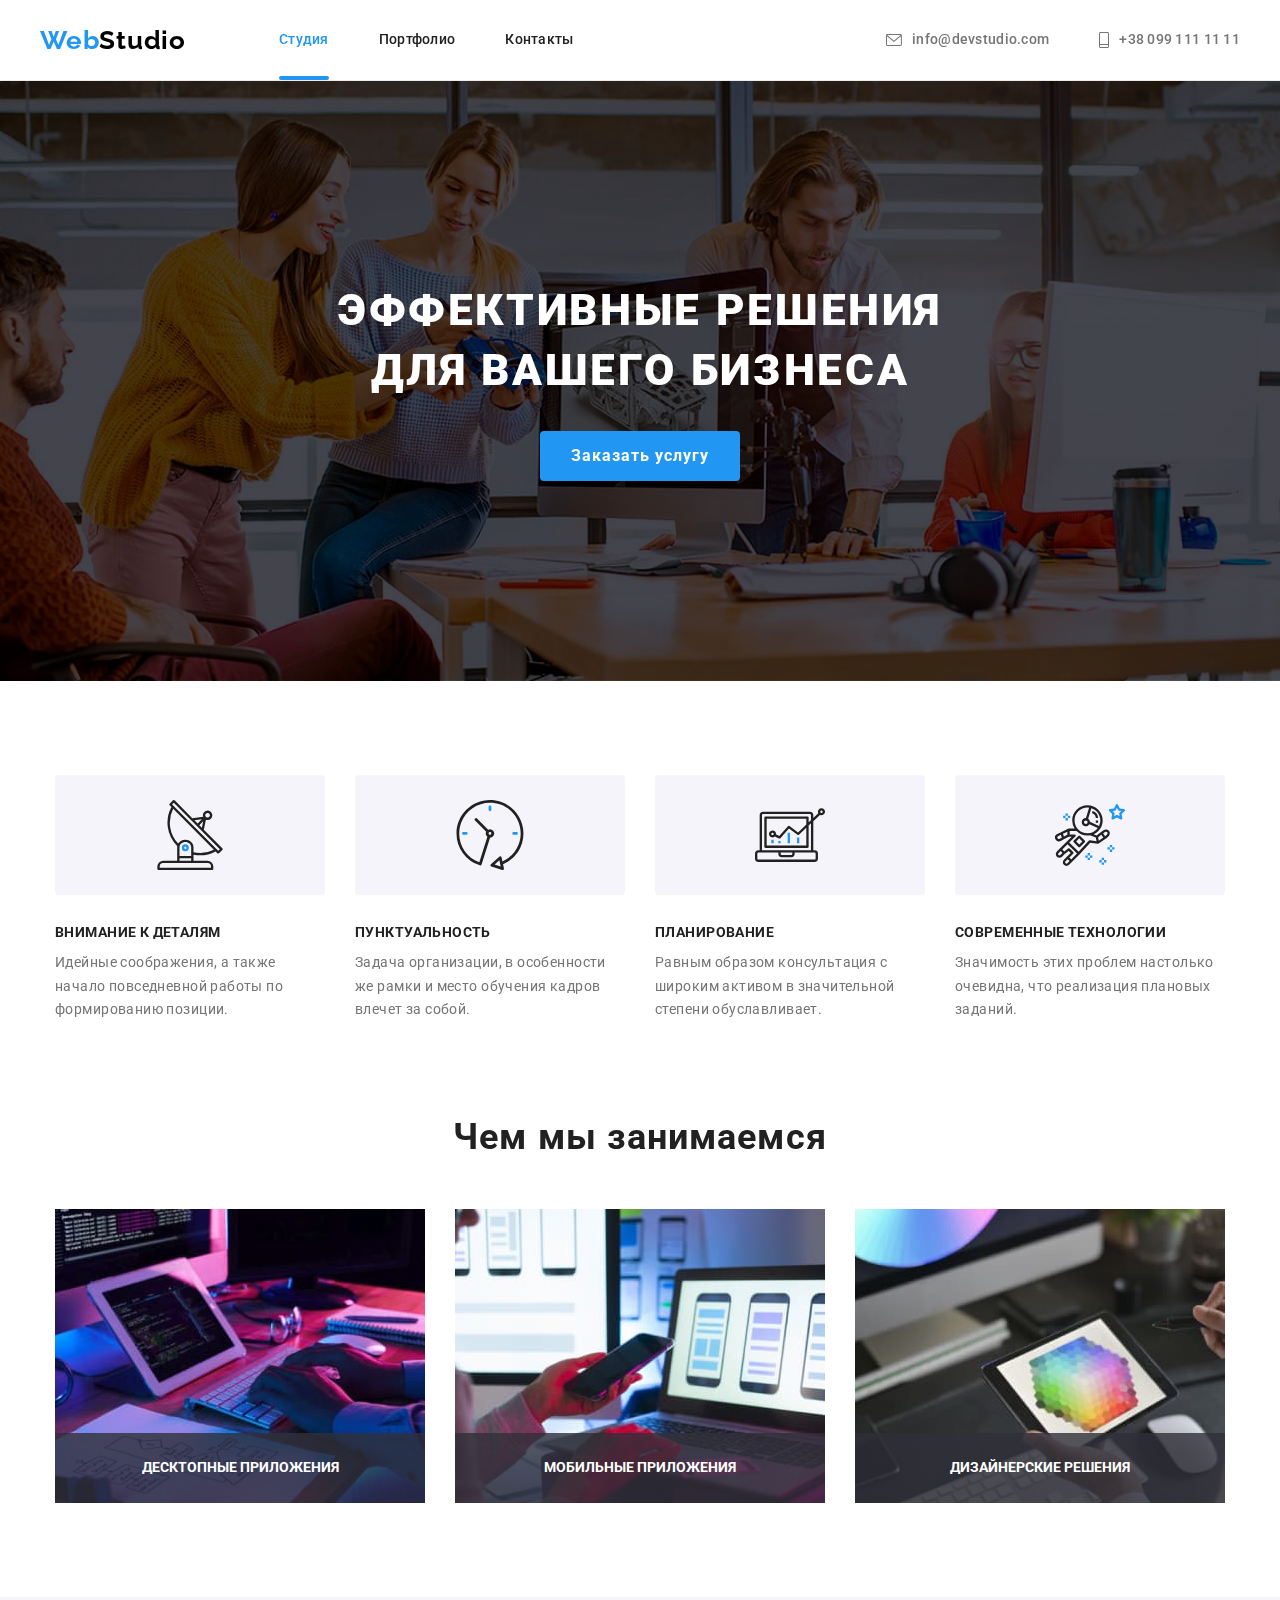
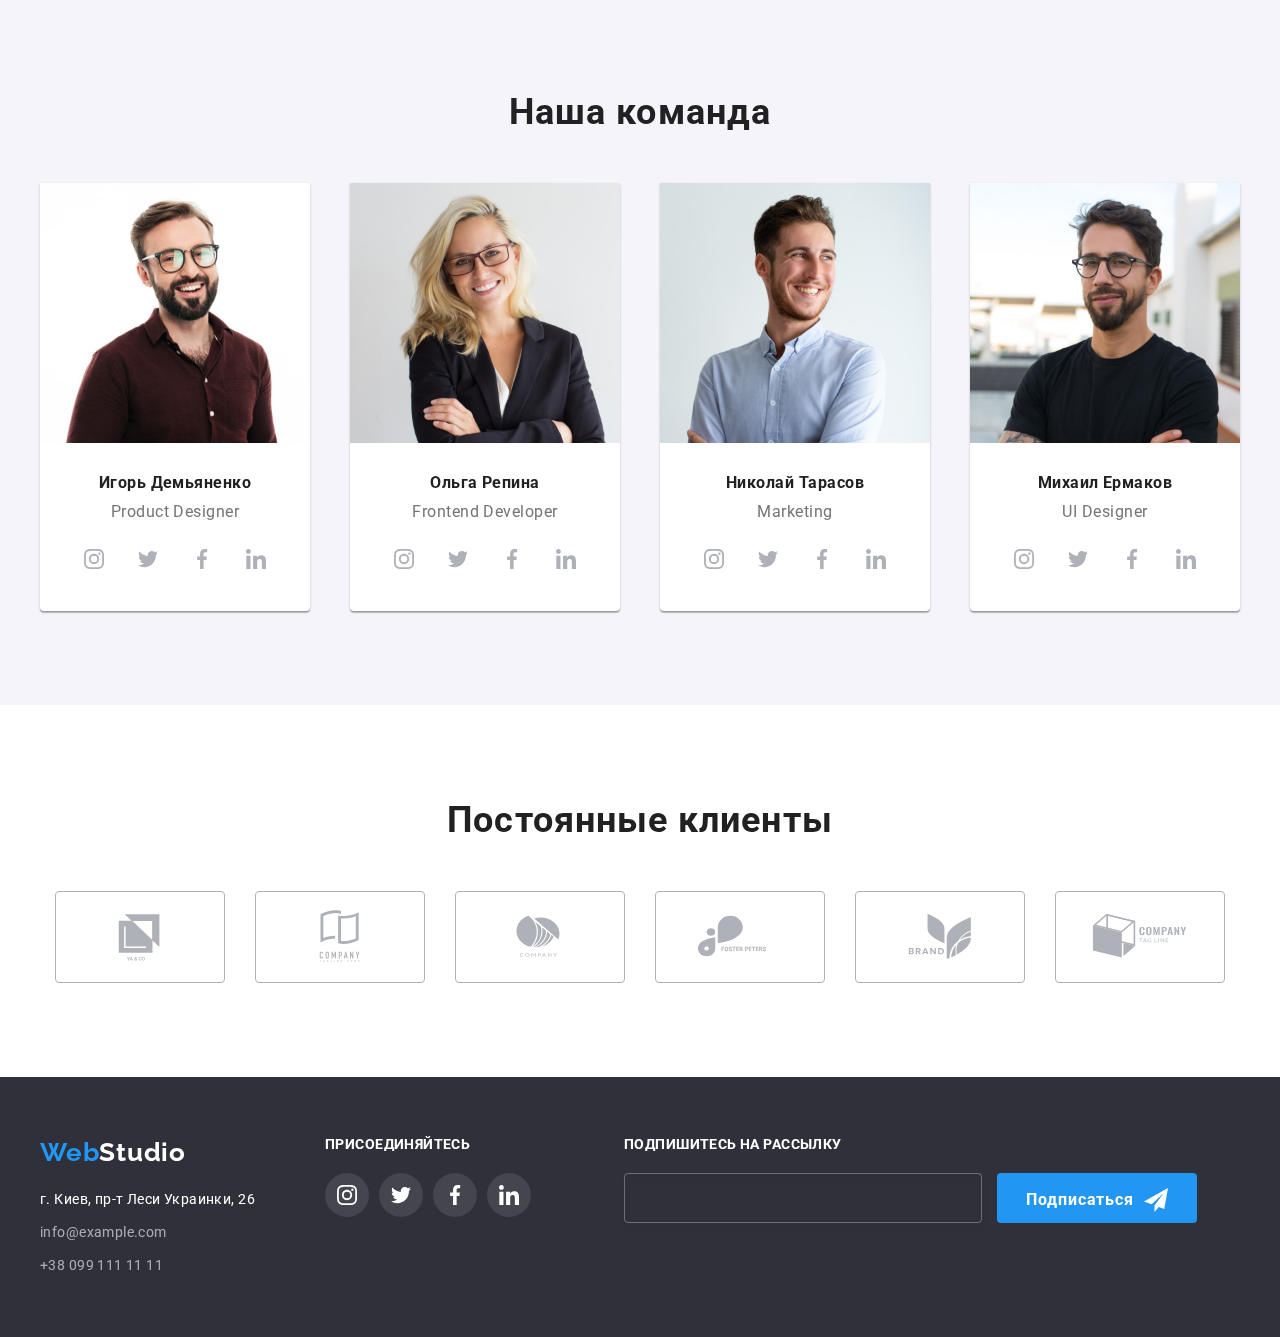
==== commit c6ac34d2: "added validation to sub form" ====
--- a/index.html
+++ b/index.html
@@ -506,7 +506,7 @@
             <label class="form-contacts-label">
               <span>Телефон</span>
               <div class="form-input-wrapper">
-                <input type="text" id="input-tel" name="input-tel" />
+                <input type="tel" id="input-tel" name="input-tel" pattern="\+[1-9]{1}[0-9]{3,14}"/>
                 <svg class="icon-input">
                   <use xlink:href="./images/icons.svg#icon-mobile"></use>
                 </svg>
@@ -516,7 +516,7 @@
             <label class="form-contacts-label">
               <span>Почта</span>
               <div class="form-input-wrapper">
-                <input type="text" id="input-email" name="input-email" />
+                <input type="email" id="input-email" name="input-email"/>
                 <svg class="icon-input">
                   <use xlink:href="./images/icons.svg#icon-email"></use>
                 </svg>
--- a/css/styles.css
+++ b/css/styles.css
@@ -832,7 +832,7 @@
 }
 
 .subscribe-box-input {
-  /* vertical-align: middle; */
+  vertical-align: top;
   box-sizing: border-box;
 
   padding: 15px 16px 15px 16px;
@@ -842,9 +842,9 @@
 
   font-size: 16px;
   line-height: 1.26;
-  
-  letter-spacing: 0.03em;
-  
+
+  letter-spacing: 0.03em;
+
   color: rgba(255, 255, 255, 0.6);
   background-color: transparent;
 
@@ -871,7 +871,6 @@
   width: 24px;
   height: 24px;
   fill: #fff;
-  
 }
 
 /* -------- Subscribe box -------- */
@@ -1212,6 +1211,12 @@
   pointer-events: none;
 }
 
+#input-name:invalid,
+#input-tel:invalid,
+#input-email:invalid {
+  border: 2px solid red; 
+}
+
 #textarea-comments {
   width: 100%;
   padding: 12px;
@@ -1220,16 +1225,18 @@
   border: 1px solid rgba(33, 33, 33, 0.2);
   border-radius: 4px;
 
-  font-size: 12px;
-  line-height: 1.17;
+  font-size: 14px;
+  line-height: 1.14;
   letter-spacing: 0.01em;
-
-  color: #75757580;
 
   box-sizing: border-box;
 
   outline: none;
   transition: border var(--duration) var(--function);
+}
+
+#textarea-comments::placeholder {
+  color: rgba(117, 117, 117, 0.5);
 }
 
 #textarea-comments:focus,
@@ -1278,9 +1285,12 @@
   height: var(--policy-icon-h);
 }
 
+.agree-policy-input:checked + .icon-policy {
+  border: 2px solid transparent;
+}
+
 .agree-policy-input:checked + .icon-policy > .icon-check {
   fill: var(--accent-color);
-  border: transparent;
 }
 
 .agree-policy-input:focus + .icon-policy::before {
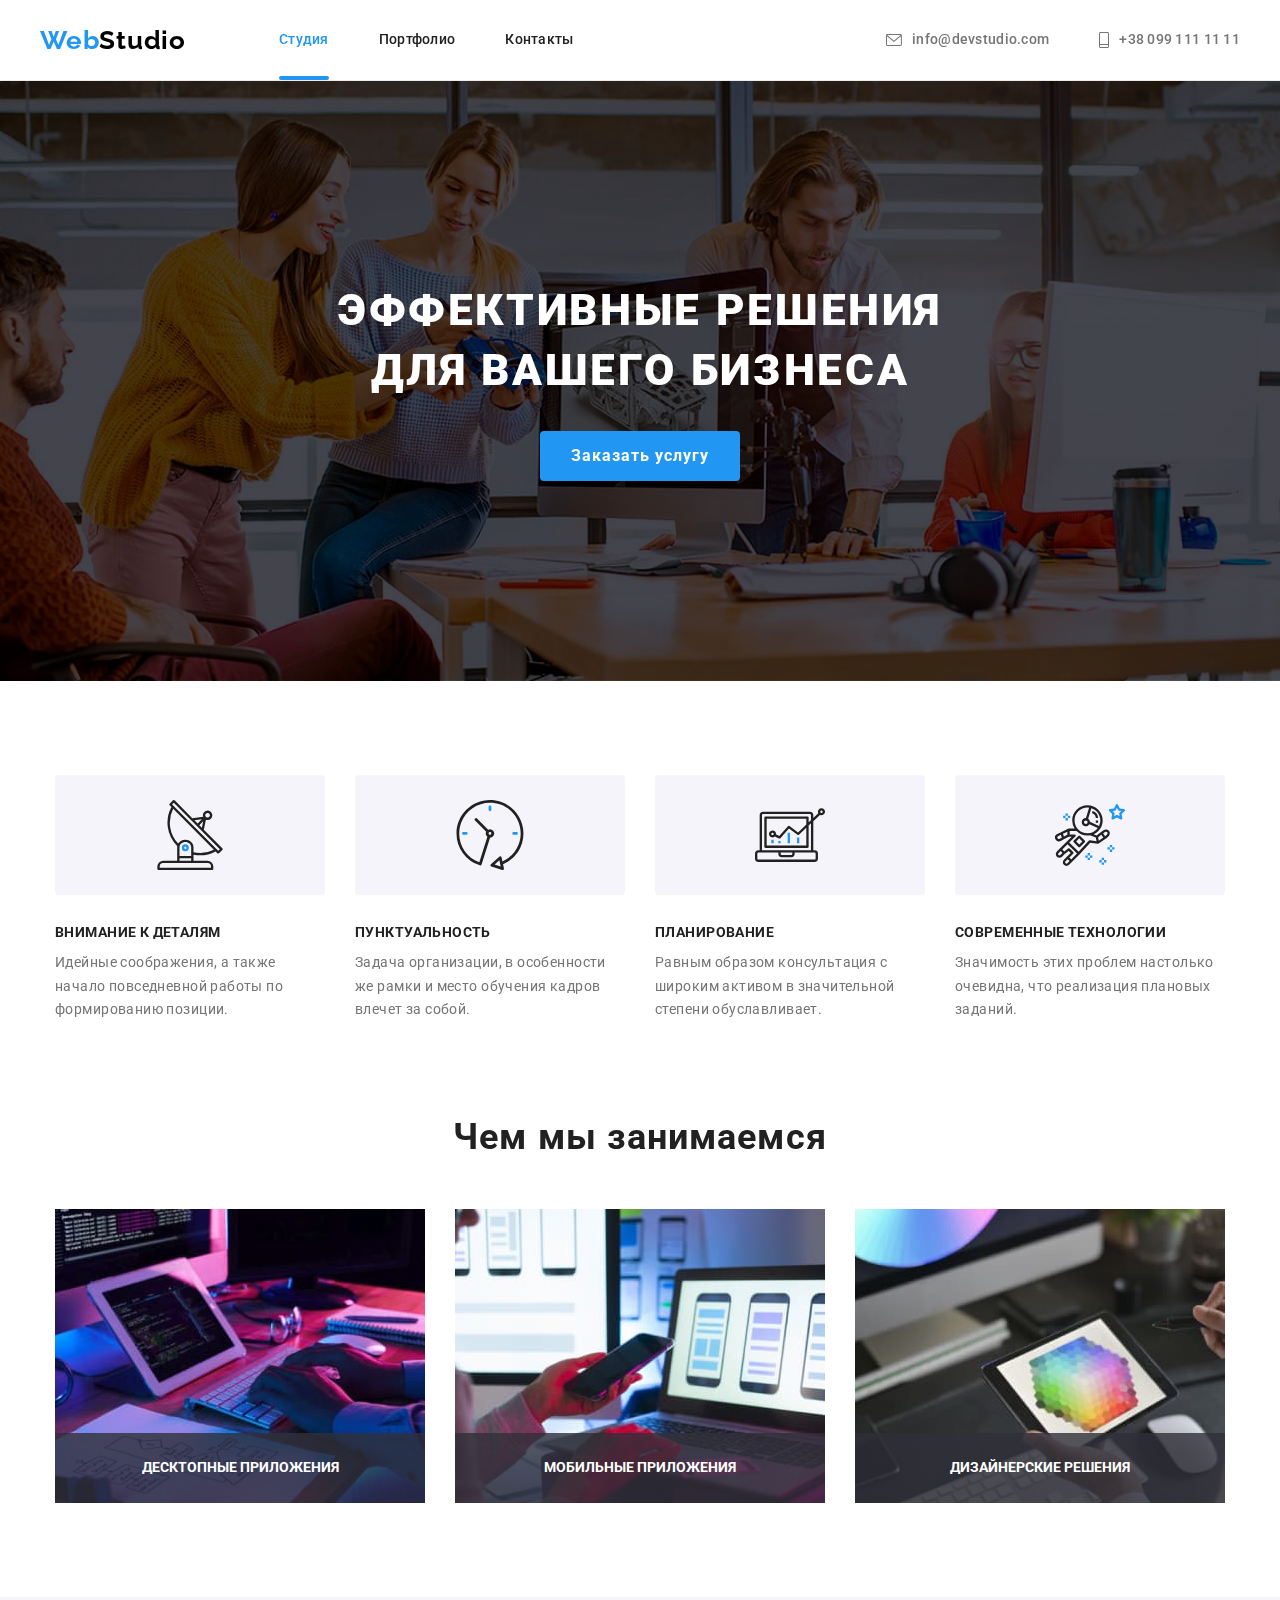
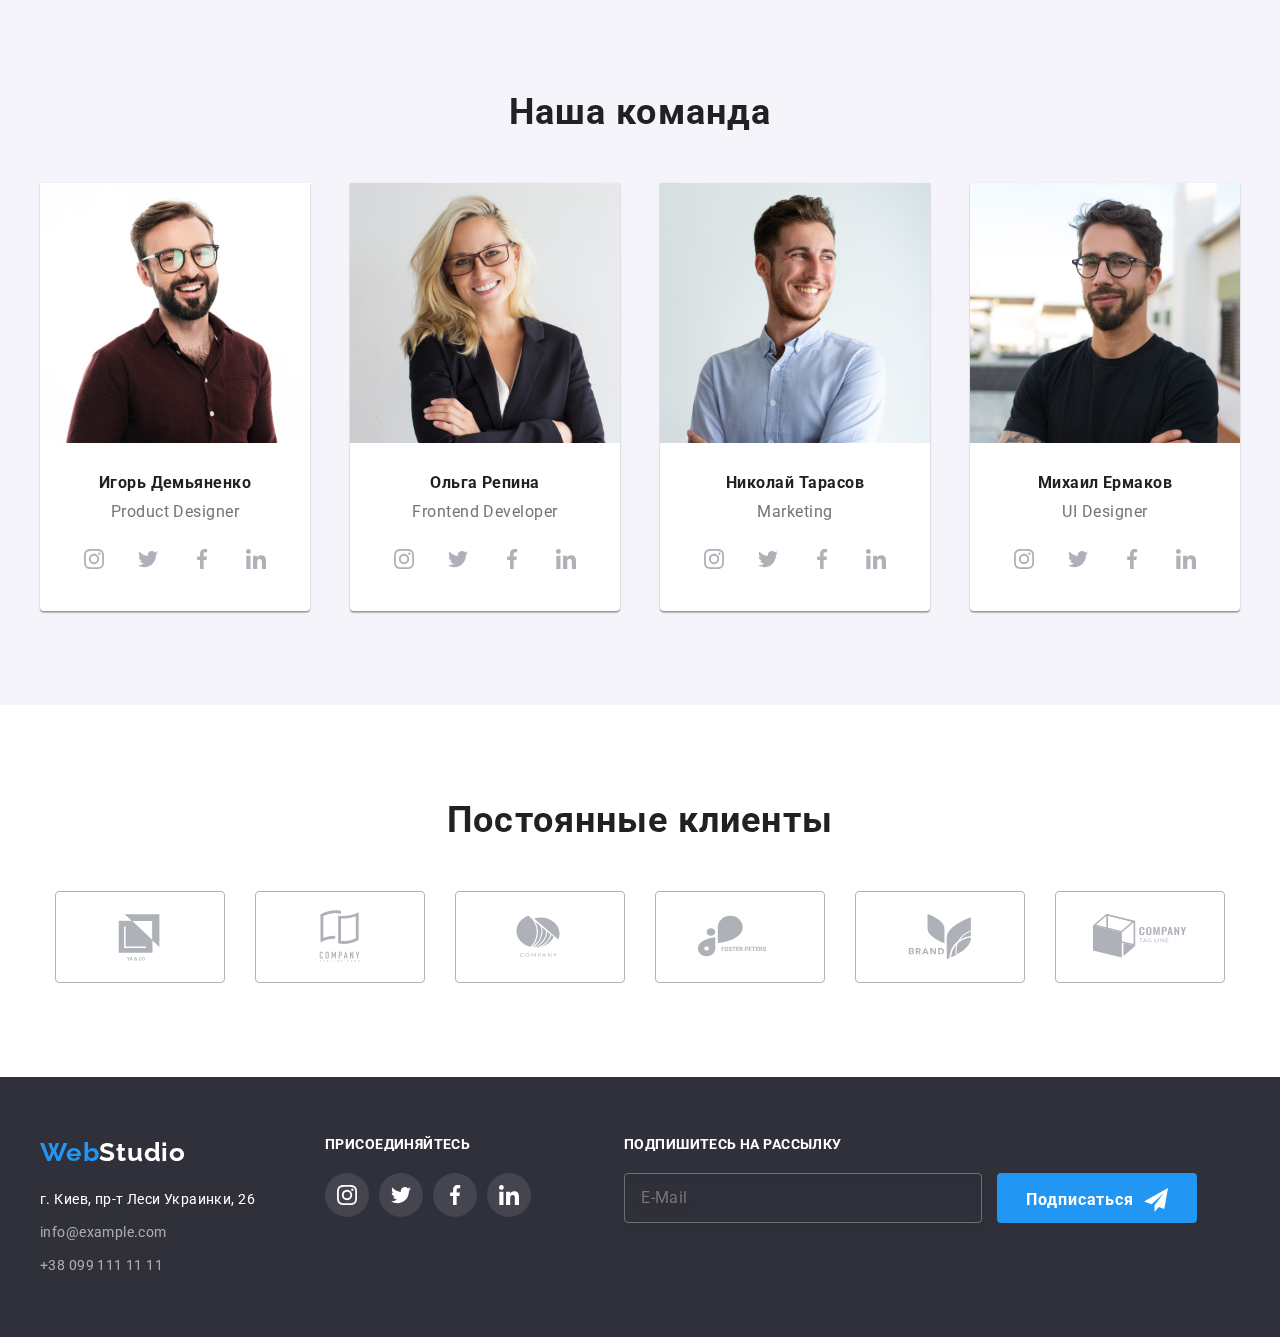
==== commit d8122dd3: "fixing" ====
--- a/index.html
+++ b/index.html
@@ -473,13 +473,15 @@
           </div>
         </div>
         <div class="subscribe-box">
-          <h2 class="subscribe-box-title">Подпишитесь на рассылку</h2>
-          <input class="subscribe-box-input" type="email" name="email" id="" />
-          <button class="subscribe-box-btn btn" type="submit">
-            Подписаться<svg class="subscribe-box-btn-icon">
-              <use xlink:href="./images/icons.svg#icon-send"></use>
-            </svg>
-          </button>
+          <form action="#">
+            <h2 class="subscribe-box-title">Подпишитесь на рассылку</h2>
+            <input class="subscribe-box-input" type="email" name="email" placeholder="E-Mail" />
+            <button class="subscribe-box-btn btn" type="submit">
+              Подписаться<svg class="subscribe-box-btn-icon">
+                <use xlink:href="./images/icons.svg#icon-send"></use>
+              </svg>
+            </button>
+          </form>
         </div>
       </div>
     </footer>
@@ -495,38 +497,32 @@
 
             <label class="form-contacts-label">
               <span>Имя</span>
-              <div class="form-input-wrapper">
-                <input type="text" id="input-name" name="input-name" autofocus />
-                <svg class="icon-input">
-                  <use xlink:href="./images/icons.svg#icon-avatar"></use>
-                </svg>
-              </div>
+              <input type="text" id="input-name" name="input-name" autofocus />
+              <svg class="icon-input">
+                <use xlink:href="./images/icons.svg#icon-avatar"></use>
+              </svg>
             </label>
 
             <label class="form-contacts-label">
               <span>Телефон</span>
-              <div class="form-input-wrapper">
-                <input type="tel" id="input-tel" name="input-tel" pattern="\+[1-9]{1}[0-9]{3,14}"/>
-                <svg class="icon-input">
-                  <use xlink:href="./images/icons.svg#icon-mobile"></use>
-                </svg>
-              </div>
+              <input type="tel" id="input-tel" name="input-tel" pattern="\+[1-9]{1}[0-9]{3,14}" />
+              <svg class="icon-input">
+                <use xlink:href="./images/icons.svg#icon-mobile"></use>
+              </svg>
             </label>
 
             <label class="form-contacts-label">
               <span>Почта</span>
-              <div class="form-input-wrapper">
-                <input type="email" id="input-email" name="input-email"/>
-                <svg class="icon-input">
-                  <use xlink:href="./images/icons.svg#icon-email"></use>
-                </svg>
-              </div>
+              <input type="email" id="input-email" name="input-email" />
+              <svg class="icon-input">
+                <use xlink:href="./images/icons.svg#icon-email"></use>
+              </svg>
             </label>
 
             <label class="form-contacts-label">
               <span>Комментарий</span>
               <textarea
-                name=""
+                name="feedback-comment"
                 id="textarea-comments"
                 cols="30"
                 rows="10"
--- a/css/styles.css
+++ b/css/styles.css
@@ -851,6 +851,10 @@
   border: 1px solid rgba(255, 255, 255, 0.3);
   filter: drop-shadow(0px 4px 4px rgba(0, 0, 0, 0.15));
   border-radius: 4px;
+}
+
+.subscribe-box-input:invalid {
+  border: 2px solid red;
 }
 
 .subscribe-box-btn {
@@ -1161,14 +1165,10 @@
 }
 
 .form-contacts-label {
-  /* position: relative; */
+  position: relative;
   font-size: 12px;
   line-height: 1.17;
   letter-spacing: 0.01em;
-}
-
-.form-input-wrapper {
-  position: relative;
 }
 
 .form-contacts-label > span {
@@ -1200,8 +1200,9 @@
 
 .form-contacts-label .icon-input {
   position: absolute;
-  top: 50%;
-  transform: translateY(-50%);
+
+  top: 58%;
+  /* transform: translateY(-50%); */
   left: 12px;
   width: 18px;
   height: 18px;
@@ -1214,7 +1215,7 @@
 #input-name:invalid,
 #input-tel:invalid,
 #input-email:invalid {
-  border: 2px solid red; 
+  border: 2px solid red;
 }
 
 #textarea-comments {
